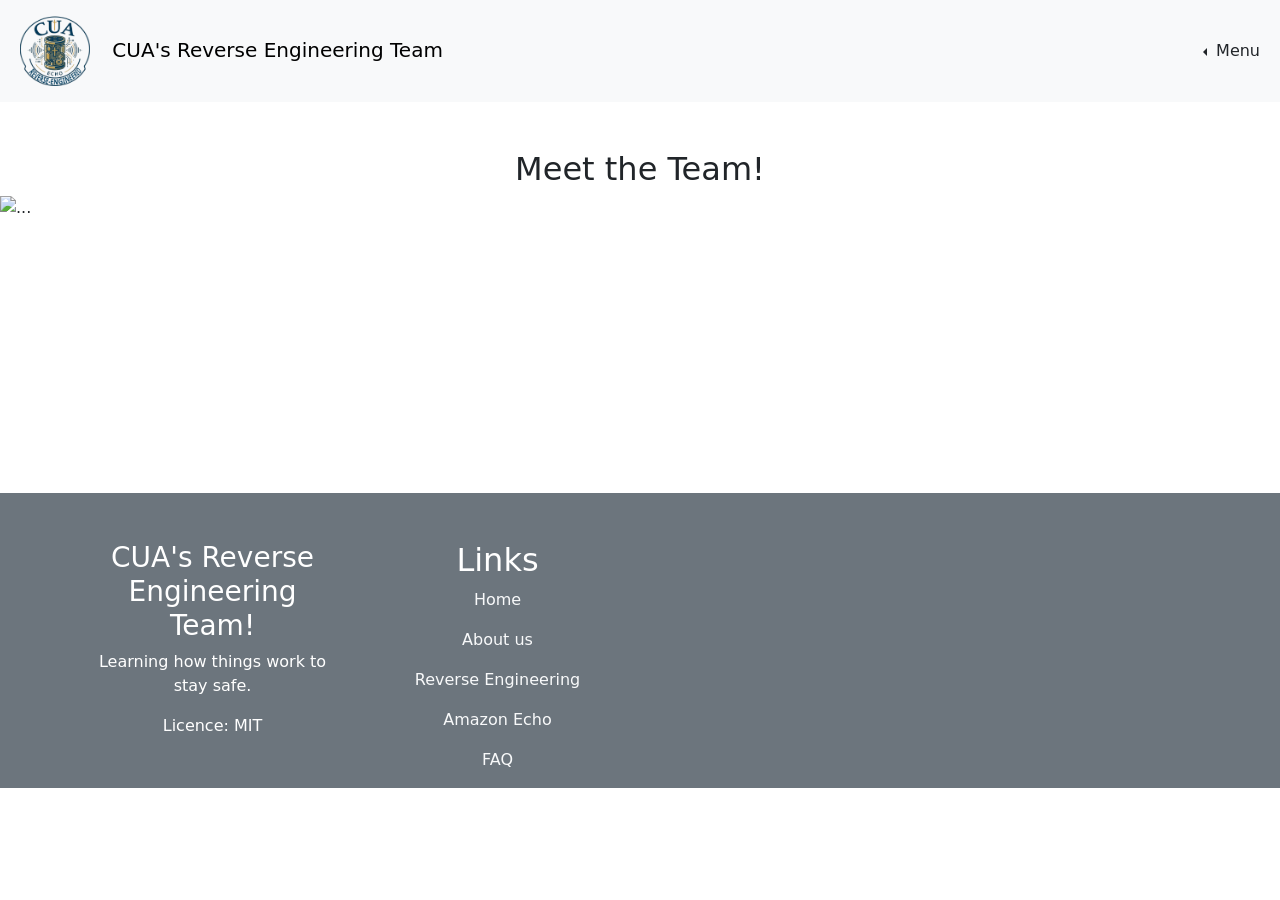
==== about_us.html @ 7a5d4d5a "Logo and how to content" ====
<!DOCTYPE html>

<html>
    <head>
        <link href="https://cdn.jsdelivr.net/npm/bootstrap@5.3.8/dist/css/bootstrap.min.css" rel="stylesheet" integrity="sha384-sRIl4kxILFvY47J16cr9ZwB07vP4J8+LH7qKQnuqkuIAvNWLzeN8tE5YBujZqJLB" crossorigin="anonymous">
        <script src="https://cdn.jsdelivr.net/npm/@popperjs/core@2.11.8/dist/umd/popper.min.js" integrity="sha384-I7E8VVD/ismYTF4hNIPjVp/Zjvgyol6VFvRkX/vR+Vc4jQkC+hVqc2pM8ODewa9r" crossorigin="anonymous"></script>
        <script src="https://cdn.jsdelivr.net/npm/bootstrap@5.3.8/dist/js/bootstrap.min.js" integrity="sha384-G/EV+4j2dNv+tEPo3++6LCgdCROaejBqfUeNjuKAiuXbjrxilcCdDz6ZAVfHWe1Y" crossorigin="anonymous"></script>
    </head>
    <body>
        <nav class="navbar bg-body-tertiary">
            <div class="container-fluid d-flex">
                <div class="p-2 flex-grow-1">
                        <a class="navbar-brand" href="#">
                            <img src="images/logo.png" alt="logo" width="70" height="70">
                        </a>
                    <span class="navbar-brand mb-0 h1">CUA's Reverse Engineering Team</span>
                </div>
                <div class="p-2 dropstart">
                    <div class="dropdown">
                    <button class="nav-link dropdown-toggle" type="button" data-bs-toggle="dropdown" aria-expanded="false">
                        Menu
                    </button>
                    <ul class="dropdown-menu">
                        <li><a class="dropdown-item" href="index.html">Home</a></li>
                        <li><a class="dropdown-item" href="about_us.html">About us</a></li>
                        <li><a class="dropdown-item" href="reverse_engineering.html">Reverse Engineering</a></li>
                        <li><a class="dropdown-item" href="how_to.html">Amazon Echo</a></li>
                        <li><a class="dropdown-item" href="faq.html">FAQ</a></li>
                    </ul>
                    </div>
                </div>
            </div>
        </nav>

        <h2 class="text-center mt-5">Meet the Team!</h2>    

        <div id="carouselExampleCaptions" class="carousel slide">
        <div class="carousel-indicators">
            <button type="button" data-bs-target="#carouselExampleCaptions" data-bs-slide-to="0" class="active" aria-current="true" aria-label="Slide 1"></button>
            <button type="button" data-bs-target="#carouselExampleCaptions" data-bs-slide-to="1" aria-label="Slide 2"></button>
            <button type="button" data-bs-target="#carouselExampleCaptions" data-bs-slide-to="2" aria-label="Slide 3"></button>
        </div>
        <div class="carousel-inner">
            <div class="carousel-item active">
            <img src="" class="d-block w-100" alt="...">
            <div class="carousel-caption d-none d-md-block">
                <h5>Title</h5>
                <p>Some representative placeholder content for the first slide.</p>
            </div>
            </div>
            <div class="carousel-item">
            <img src="" class="d-block w-100" alt="...">
            <div class="carousel-caption d-none d-md-block">
                <h5>Second slide label</h5>
                <p>Some representative placeholder content for the second slide.</p>
            </div>
            </div>
        </div>
        <button class="carousel-control-prev" type="button" data-bs-target="#carouselExampleCaptions" data-bs-slide="prev">
            <span class="carousel-control-prev-icon" aria-hidden="true"></span>
            <span class="visually-hidden">Previous</span>
        </button>
        <button class="carousel-control-next" type="button" data-bs-target="#carouselExampleCaptions" data-bs-slide="next">
            <span class="carousel-control-next-icon" aria-hidden="true"></span>
            <span class="visually-hidden">Next</span>
        </button>
        </div>



        <div class="d-flex" style="height: 25vh;">
            <div class="vr opacity-0"></div>
        </div>

        <div class="container-fluid text-bg-secondary mt-5 pt-5">
            <div class="container text-center">
                <div class="row">
                    <div class="col">
                        <h3>CUA's Reverse Engineering Team!</h2>
                        <p>Learning how things work to stay safe.</p>
                        <p>Licence: MIT</p>
                    </div>

                    <div class="col">
                        <h2>Links</h2>
                        <p><a class="link-light link-offset-2 link-underline link-underline-opacity-0 link-underline-opacity-75-hover" href="index.html">Home</a></p>
                        <p><a class="link-light link-offset-2 link-underline link-underline-opacity-0 link-underline-opacity-75-hover" href="about_us.html">About us</a></p>
                        <p><a class="link-light link-offset-2 link-underline link-underline-opacity-0 link-underline-opacity-75-hover" href="reverse_engineering.html">Reverse Engineering</a></p>
                        <p><a class="link-light link-offset-2 link-underline link-underline-opacity-0 link-underline-opacity-75-hover" href="how_to.html">Amazon Echo</a></p>
                        <p><a class="link-light link-offset-2 link-underline link-underline-opacity-0 link-underline-opacity-75-hover" href="faq.html">FAQ</a></p>
                    </div>
                    <div class="col-6"></div>
                </div>
            </div>
        </div>
    </body>
</html>
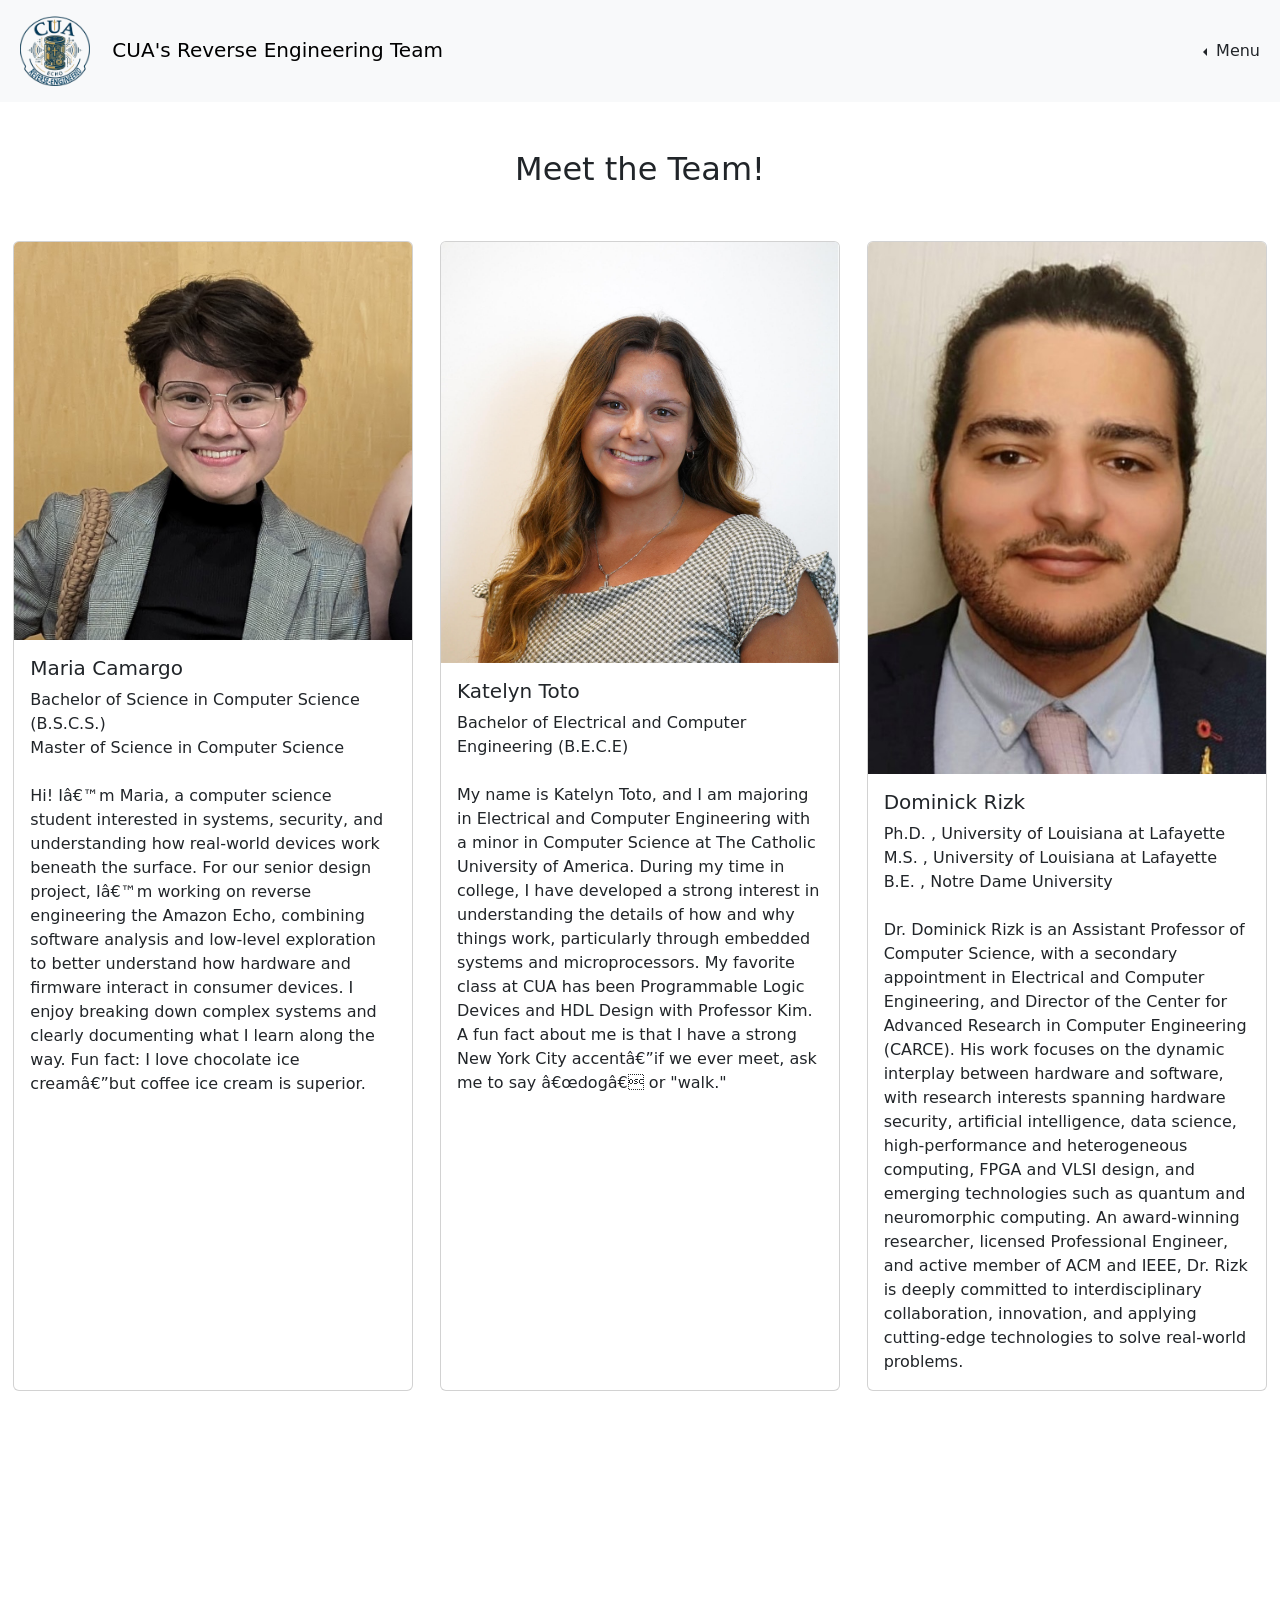
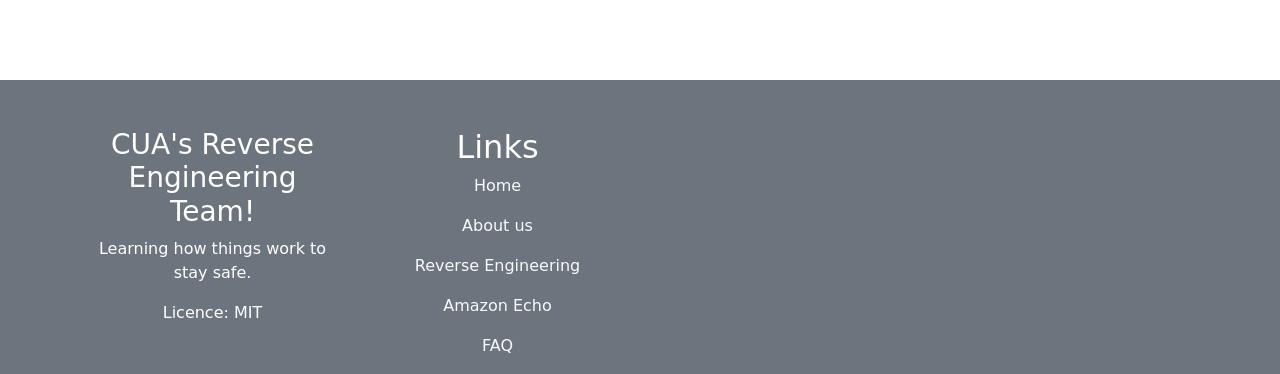
==== commit 37fd97ce: "add bios to about us page" ====
--- a/about_us.html
+++ b/about_us.html
@@ -34,39 +34,69 @@
 
         <h2 class="text-center mt-5">Meet the Team!</h2>    
 
-        <div id="carouselExampleCaptions" class="carousel slide">
-        <div class="carousel-indicators">
-            <button type="button" data-bs-target="#carouselExampleCaptions" data-bs-slide-to="0" class="active" aria-current="true" aria-label="Slide 1"></button>
-            <button type="button" data-bs-target="#carouselExampleCaptions" data-bs-slide-to="1" aria-label="Slide 2"></button>
-            <button type="button" data-bs-target="#carouselExampleCaptions" data-bs-slide-to="2" aria-label="Slide 3"></button>
+        <div class="d-flex" style="height: 5vh;">
+            <div class="vr opacity-0"></div>
         </div>
-        <div class="carousel-inner">
-            <div class="carousel-item active">
-            <img src="" class="d-block w-100" alt="...">
-            <div class="carousel-caption d-none d-md-block">
-                <h5>Title</h5>
-                <p>Some representative placeholder content for the first slide.</p>
+
+        <div class="d-flex flex-row justify-content-around mb-3">
+            <div class="card" style="width: 25rem;">
+                <img src="images/about_us/maria.jpg" class="card-img-top" alt="maria's image">
+                <div class="card-body">
+                    <h5 class="card-title">Maria Camargo</h5>
+                    <p class="card-text">
+                        Bachelor of Science in Computer Science (B.S.C.S.)<br>
+                        Master of Science in Computer Science<br><br>
+                        Hi! I’m Maria, a computer science student interested in systems, security, 
+                        and understanding how real-world devices work beneath the surface. For 
+                        our senior design project, I’m working on reverse engineering the Amazon Echo, 
+                        combining software analysis and low-level exploration to better understand 
+                        how hardware and firmware interact in consumer devices. I enjoy breaking 
+                        down complex systems and clearly documenting what I learn along the way. 
+                        Fun fact: I love chocolate ice cream—but coffee ice cream is superior.
+                    </p>
+                </div>
             </div>
+
+            <div class="card" style="width: 25rem;">
+                <img src="images/about_us/katelyn.png" class="card-img-top" alt="katelyn's image">
+                <div class="card-body">
+                    <h5 class="card-title">Katelyn Toto</h5>
+                    <p class="card-text">
+                        Bachelor of Electrical and Computer Engineering (B.E.C.E)<br><br>
+                        My name is Katelyn Toto, and I am majoring in Electrical and Computer 
+                        Engineering with a minor in Computer Science at The Catholic University 
+                        of America. During my time in college, I have developed a strong interest 
+                        in understanding the details of how and why things work, particularly 
+                        through embedded systems and microprocessors. My favorite class at CUA 
+                        has been Programmable Logic Devices and HDL Design with Professor Kim. 
+                        A fun fact about me is that I have a strong New York City accent—if we 
+                        ever meet, ask me to say “dog” or "walk."  
+                    </p>
+                </div>
             </div>
-            <div class="carousel-item">
-            <img src="" class="d-block w-100" alt="...">
-            <div class="carousel-caption d-none d-md-block">
-                <h5>Second slide label</h5>
-                <p>Some representative placeholder content for the second slide.</p>
-            </div>
+
+            <div class="card" style="width: 25rem;">
+                <img src="images/about_us/dominick_rizk.jpeg" class="card-img-top" alt="dominick's image">
+                <div class="card-body">
+                    <h5 class="card-title">Dominick Rizk</h5>
+                    <p class="card-text">
+                        Ph.D. , University of Louisiana at Lafayette<br>
+                        M.S. , University of Louisiana at Lafayette<br>
+                        B.E. , Notre Dame University<br><br>
+                        Dr. Dominick Rizk is an Assistant Professor of Computer Science, with a 
+                        secondary appointment in Electrical and Computer Engineering, and Director 
+                        of the Center for Advanced Research in Computer Engineering (CARCE). 
+                        His work focuses on the dynamic interplay between hardware and software, 
+                        with research interests spanning hardware security, artificial intelligence, 
+                        data science, high-performance and heterogeneous computing, FPGA and VLSI 
+                        design, and emerging technologies such as quantum and neuromorphic computing. 
+                        An award-winning researcher, licensed Professional Engineer, and active member 
+                        of ACM and IEEE, Dr. Rizk is deeply committed to interdisciplinary collaboration, 
+                        innovation, and applying cutting-edge technologies to solve real-world problems.
+                    </p>
+                </div>
             </div>
         </div>
-        <button class="carousel-control-prev" type="button" data-bs-target="#carouselExampleCaptions" data-bs-slide="prev">
-            <span class="carousel-control-prev-icon" aria-hidden="true"></span>
-            <span class="visually-hidden">Previous</span>
-        </button>
-        <button class="carousel-control-next" type="button" data-bs-target="#carouselExampleCaptions" data-bs-slide="next">
-            <span class="carousel-control-next-icon" aria-hidden="true"></span>
-            <span class="visually-hidden">Next</span>
-        </button>
-        </div>
-
-
 
         <div class="d-flex" style="height: 25vh;">
             <div class="vr opacity-0"></div>
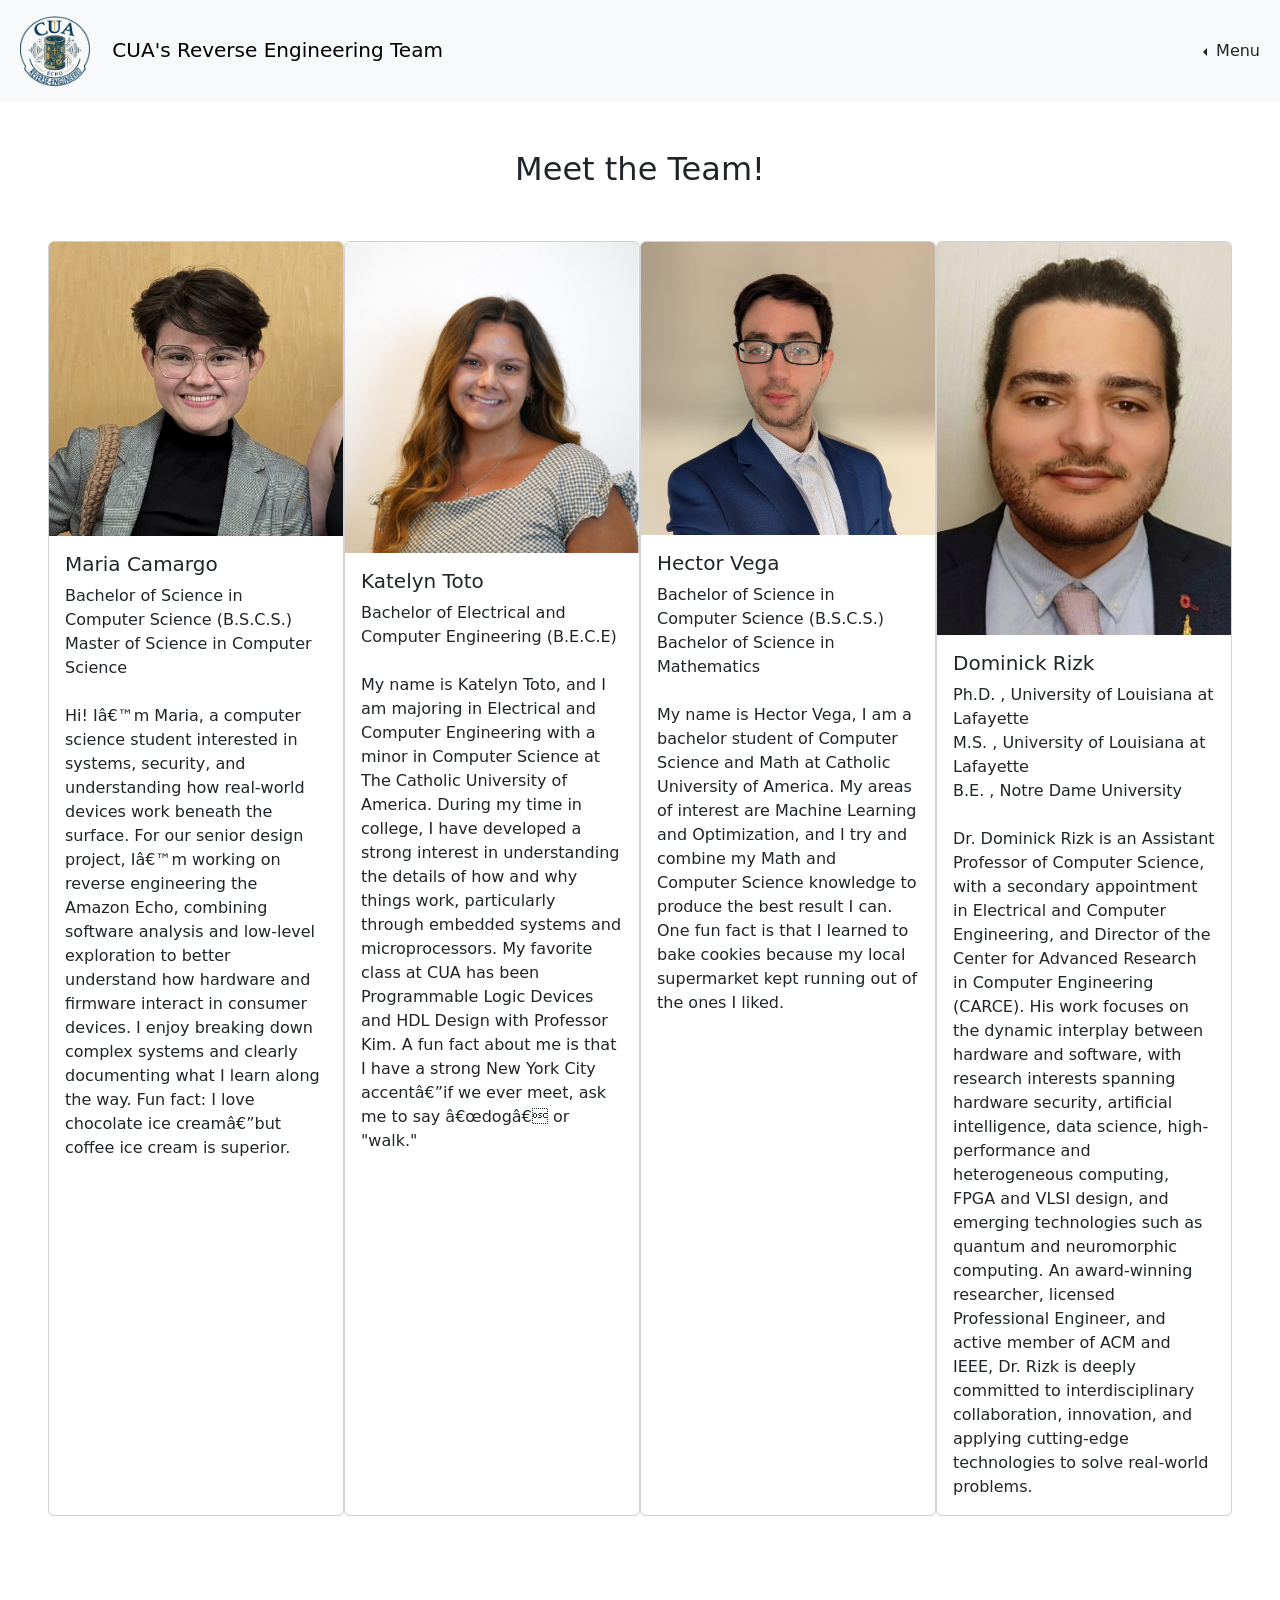
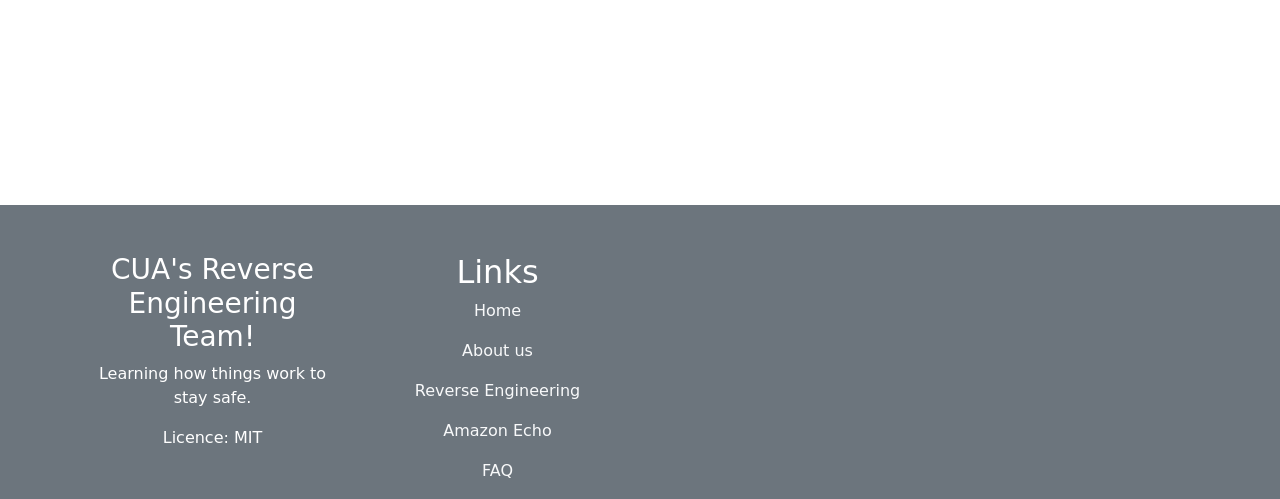
==== commit e05e3ca5: "adding person to about us page" ====
--- a/about_us.html
+++ b/about_us.html
@@ -38,7 +38,7 @@
             <div class="vr opacity-0"></div>
         </div>
 
-        <div class="d-flex flex-row justify-content-around mb-3">
+        <div class="d-flex flex-row justify-content-around mb-3 mx-5">
             <div class="card" style="width: 25rem;">
                 <img src="images/about_us/maria.jpg" class="card-img-top" alt="maria's image">
                 <div class="card-body">
@@ -71,6 +71,22 @@
                         has been Programmable Logic Devices and HDL Design with Professor Kim. 
                         A fun fact about me is that I have a strong New York City accent—if we 
                         ever meet, ask me to say “dog” or "walk."  
+                    </p>
+                </div>
+            </div>
+
+            <div class="card" style="width: 25rem;">
+                <img src="images/about_us/hector.jpg" class="card-img-top" alt="hector's image">
+                <div class="card-body">
+                    <h5 class="card-title">Hector Vega</h5>
+                    <p class="card-text">
+                        Bachelor of Science in Computer Science (B.S.C.S.)<br>
+                        Bachelor of Science in Mathematics<br><br>
+                        My name is Hector Vega, I am a bachelor student of Computer Science and Math at 
+                        Catholic University of America. My areas of interest are Machine Learning and 
+                        Optimization, and I try and combine my Math and Computer Science knowledge to 
+                        produce the best result I can. One fun fact is that I learned to bake cookies 
+                        because my local supermarket kept running out of the ones I liked.  
                     </p>
                 </div>
             </div>
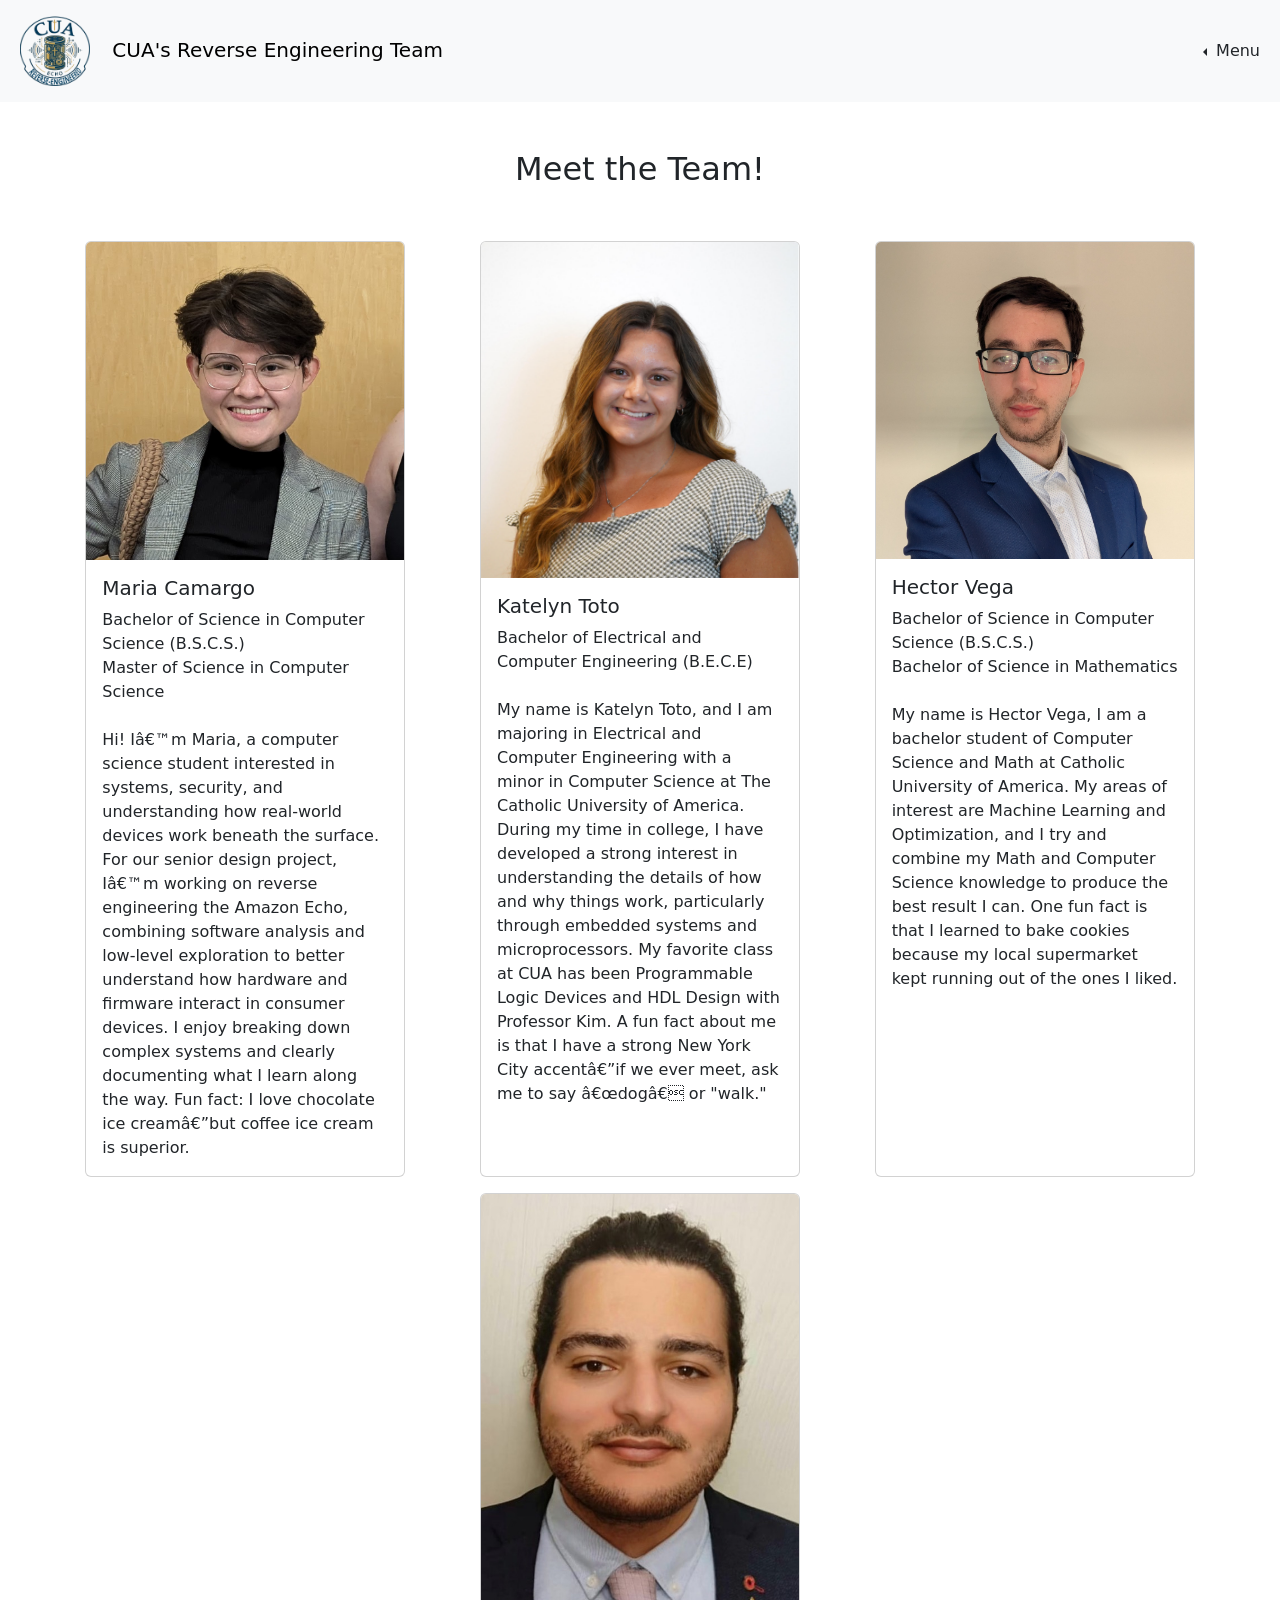
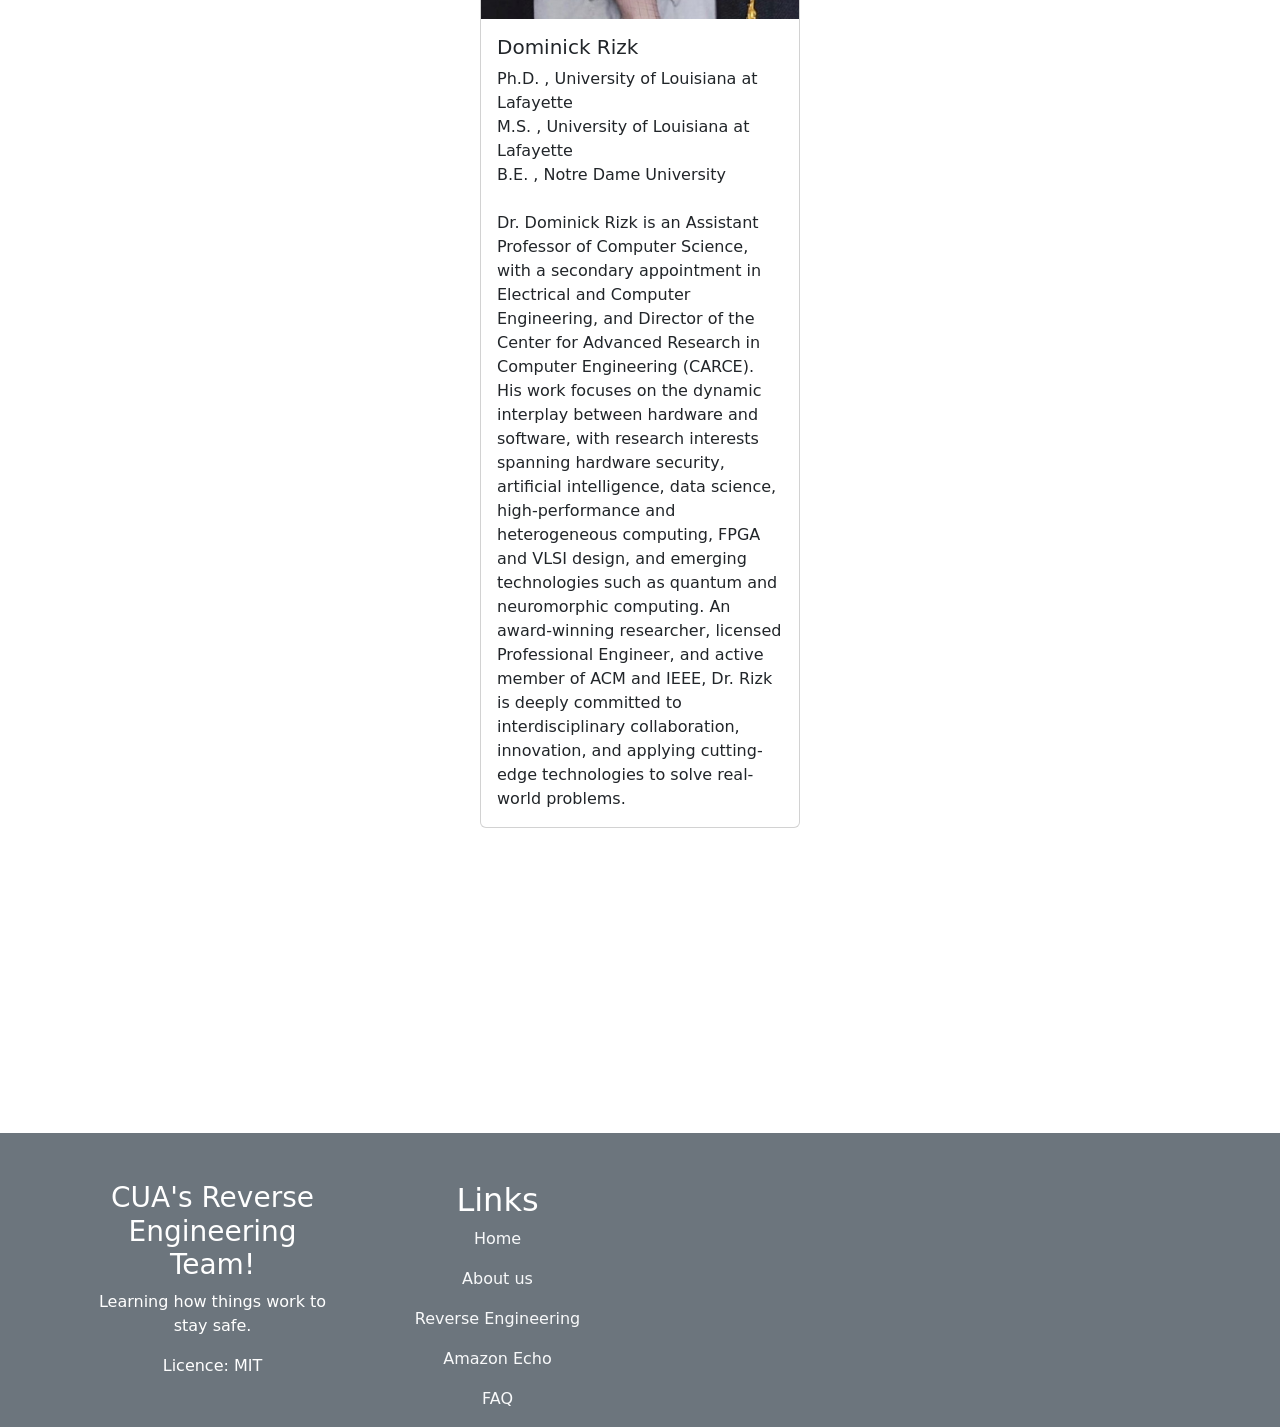
==== commit 03f9f7c7: "fixing flex to support multiple view ports" ====
--- a/about_us.html
+++ b/about_us.html
@@ -38,8 +38,8 @@
             <div class="vr opacity-0"></div>
         </div>
 
-        <div class="d-flex flex-row justify-content-around mb-3 mx-5">
-            <div class="card" style="width: 25rem;">
+        <div class="d-flex flex-row flex-wrap justify-content-around mb-3 mx-5">
+            <div class="card mb-3" style="width: 25vw;">
                 <img src="images/about_us/maria.jpg" class="card-img-top" alt="maria's image">
                 <div class="card-body">
                     <h5 class="card-title">Maria Camargo</h5>
@@ -57,7 +57,7 @@
                 </div>
             </div>
 
-            <div class="card" style="width: 25rem;">
+            <div class="card mb-3" style="width: 25vw;">
                 <img src="images/about_us/katelyn.png" class="card-img-top" alt="katelyn's image">
                 <div class="card-body">
                     <h5 class="card-title">Katelyn Toto</h5>
@@ -75,7 +75,7 @@
                 </div>
             </div>
 
-            <div class="card" style="width: 25rem;">
+            <div class="card mb-3" style="width: 25vw;">
                 <img src="images/about_us/hector.jpg" class="card-img-top" alt="hector's image">
                 <div class="card-body">
                     <h5 class="card-title">Hector Vega</h5>
@@ -91,7 +91,7 @@
                 </div>
             </div>
 
-            <div class="card" style="width: 25rem;">
+            <div class="card mb-3" style="width: 25vw;">
                 <img src="images/about_us/dominick_rizk.jpeg" class="card-img-top" alt="dominick's image">
                 <div class="card-body">
                     <h5 class="card-title">Dominick Rizk</h5>
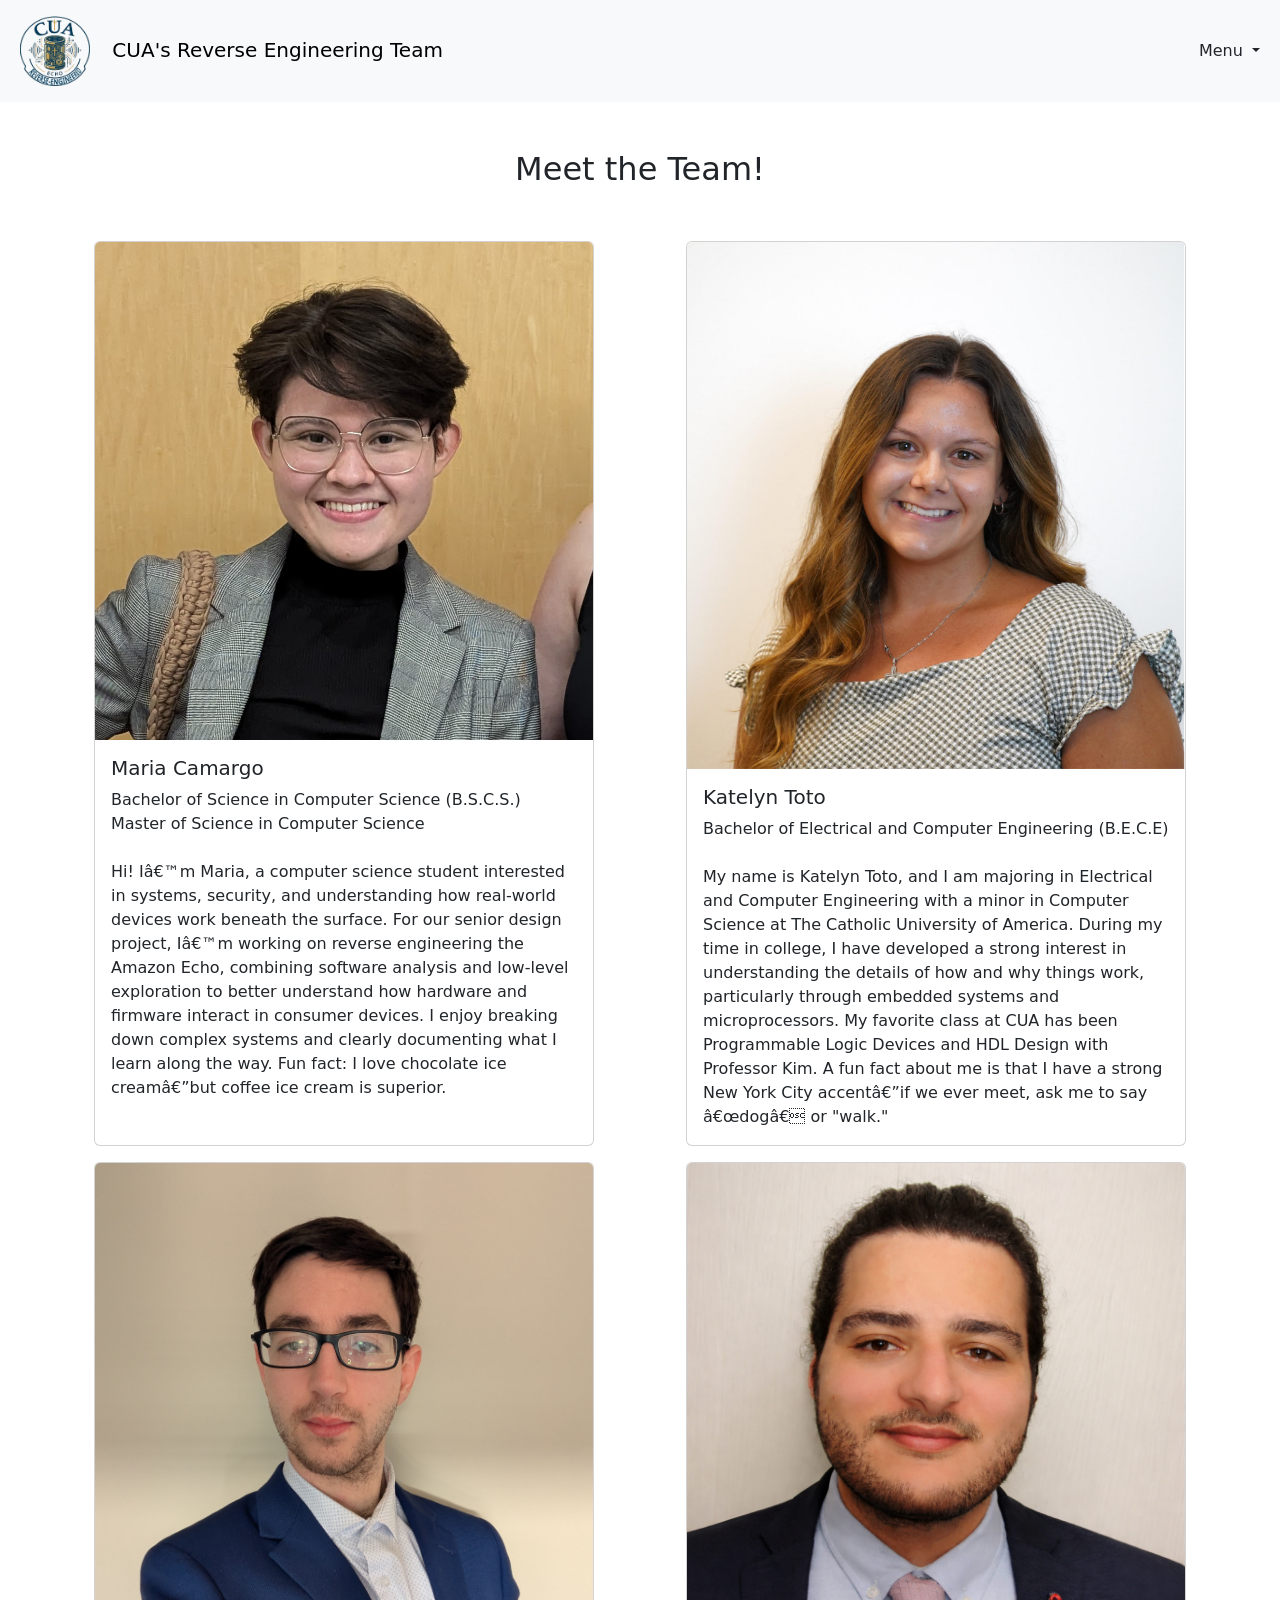
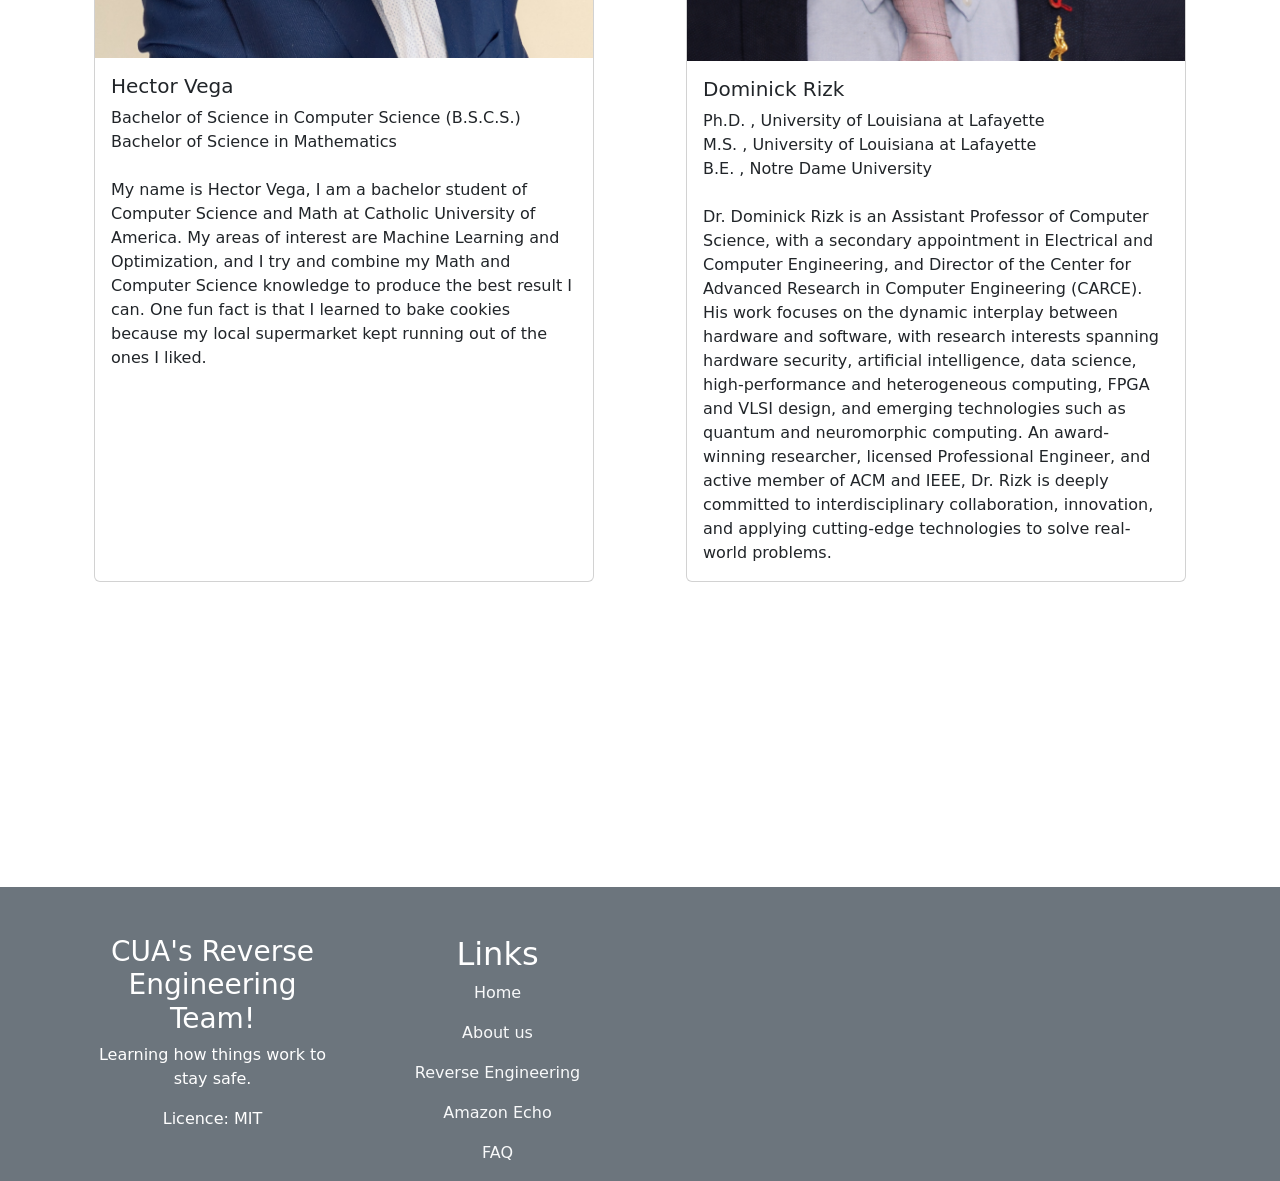
==== commit 6d604ab6: "fixing nav bar" ====
--- a/about_us.html
+++ b/about_us.html
@@ -5,29 +5,28 @@
         <link href="https://cdn.jsdelivr.net/npm/bootstrap@5.3.8/dist/css/bootstrap.min.css" rel="stylesheet" integrity="sha384-sRIl4kxILFvY47J16cr9ZwB07vP4J8+LH7qKQnuqkuIAvNWLzeN8tE5YBujZqJLB" crossorigin="anonymous">
         <script src="https://cdn.jsdelivr.net/npm/@popperjs/core@2.11.8/dist/umd/popper.min.js" integrity="sha384-I7E8VVD/ismYTF4hNIPjVp/Zjvgyol6VFvRkX/vR+Vc4jQkC+hVqc2pM8ODewa9r" crossorigin="anonymous"></script>
         <script src="https://cdn.jsdelivr.net/npm/bootstrap@5.3.8/dist/js/bootstrap.min.js" integrity="sha384-G/EV+4j2dNv+tEPo3++6LCgdCROaejBqfUeNjuKAiuXbjrxilcCdDz6ZAVfHWe1Y" crossorigin="anonymous"></script>
+        <meta name="viewport" content="width=device-width, initial-scale=1.0">
     </head>
     <body>
         <nav class="navbar bg-body-tertiary">
-            <div class="container-fluid d-flex">
+            <div class="container-fluid d-flex justify-content-between">
                 <div class="p-2 flex-grow-1">
                         <a class="navbar-brand" href="#">
                             <img src="images/logo.png" alt="logo" width="70" height="70">
                         </a>
                     <span class="navbar-brand mb-0 h1">CUA's Reverse Engineering Team</span>
                 </div>
-                <div class="p-2 dropstart">
-                    <div class="dropdown">
-                    <button class="nav-link dropdown-toggle" type="button" data-bs-toggle="dropdown" aria-expanded="false">
-                        Menu
-                    </button>
-                    <ul class="dropdown-menu">
-                        <li><a class="dropdown-item" href="index.html">Home</a></li>
-                        <li><a class="dropdown-item" href="about_us.html">About us</a></li>
-                        <li><a class="dropdown-item" href="reverse_engineering.html">Reverse Engineering</a></li>
-                        <li><a class="dropdown-item" href="how_to.html">Amazon Echo</a></li>
-                        <li><a class="dropdown-item" href="faq.html">FAQ</a></li>
-                    </ul>
-                    </div>
+                <div class="p-2 dropdown">
+                <button class="nav-link dropdown-toggle" type="button" data-bs-toggle="dropdown" aria-expanded="false">
+                    Menu
+                </button>
+                <ul class="dropdown-menu dropdown-menu-end">
+                    <li><a class="dropdown-item" href="index.html">Home</a></li>
+                    <li><a class="dropdown-item" href="about_us.html">About us</a></li>
+                    <li><a class="dropdown-item" href="reverse_engineering.html">Reverse Engineering</a></li>
+                    <li><a class="dropdown-item" href="how_to.html">Amazon Echo</a></li>
+                    <li><a class="dropdown-item" href="faq.html">FAQ</a></li>
+                </ul>
                 </div>
             </div>
         </nav>
@@ -39,7 +38,7 @@
         </div>
 
         <div class="d-flex flex-row flex-wrap justify-content-around mb-3 mx-5">
-            <div class="card mb-3" style="width: 25vw;">
+            <div class="card mb-3" style="width: 500px">
                 <img src="images/about_us/maria.jpg" class="card-img-top" alt="maria's image">
                 <div class="card-body">
                     <h5 class="card-title">Maria Camargo</h5>
@@ -57,7 +56,7 @@
                 </div>
             </div>
 
-            <div class="card mb-3" style="width: 25vw;">
+            <div class="card mb-3" style="width: 500px">
                 <img src="images/about_us/katelyn.png" class="card-img-top" alt="katelyn's image">
                 <div class="card-body">
                     <h5 class="card-title">Katelyn Toto</h5>
@@ -75,7 +74,7 @@
                 </div>
             </div>
 
-            <div class="card mb-3" style="width: 25vw;">
+            <div class="card mb-3" style="width: 500px">
                 <img src="images/about_us/hector.jpg" class="card-img-top" alt="hector's image">
                 <div class="card-body">
                     <h5 class="card-title">Hector Vega</h5>
@@ -91,7 +90,7 @@
                 </div>
             </div>
 
-            <div class="card mb-3" style="width: 25vw;">
+            <div class="card mb-3" style="width: 500px">
                 <img src="images/about_us/dominick_rizk.jpeg" class="card-img-top" alt="dominick's image">
                 <div class="card-body">
                     <h5 class="card-title">Dominick Rizk</h5>
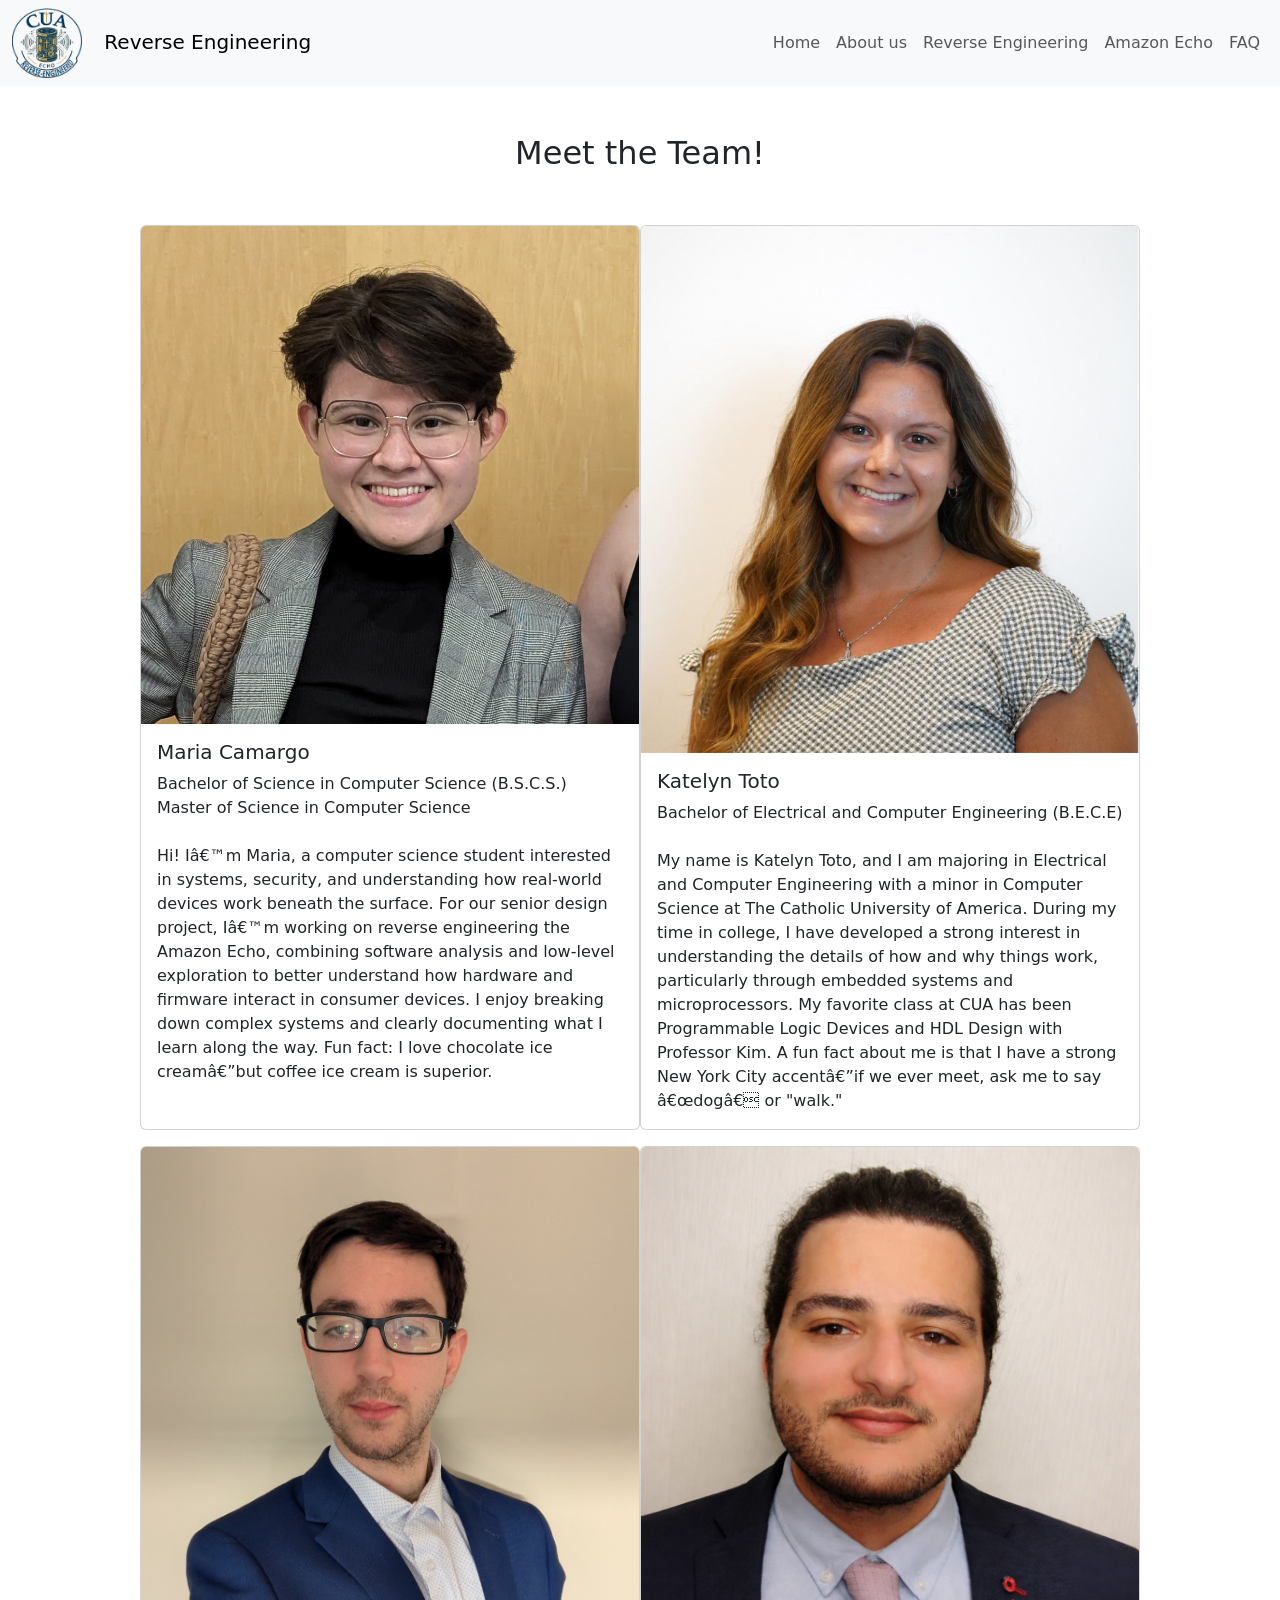
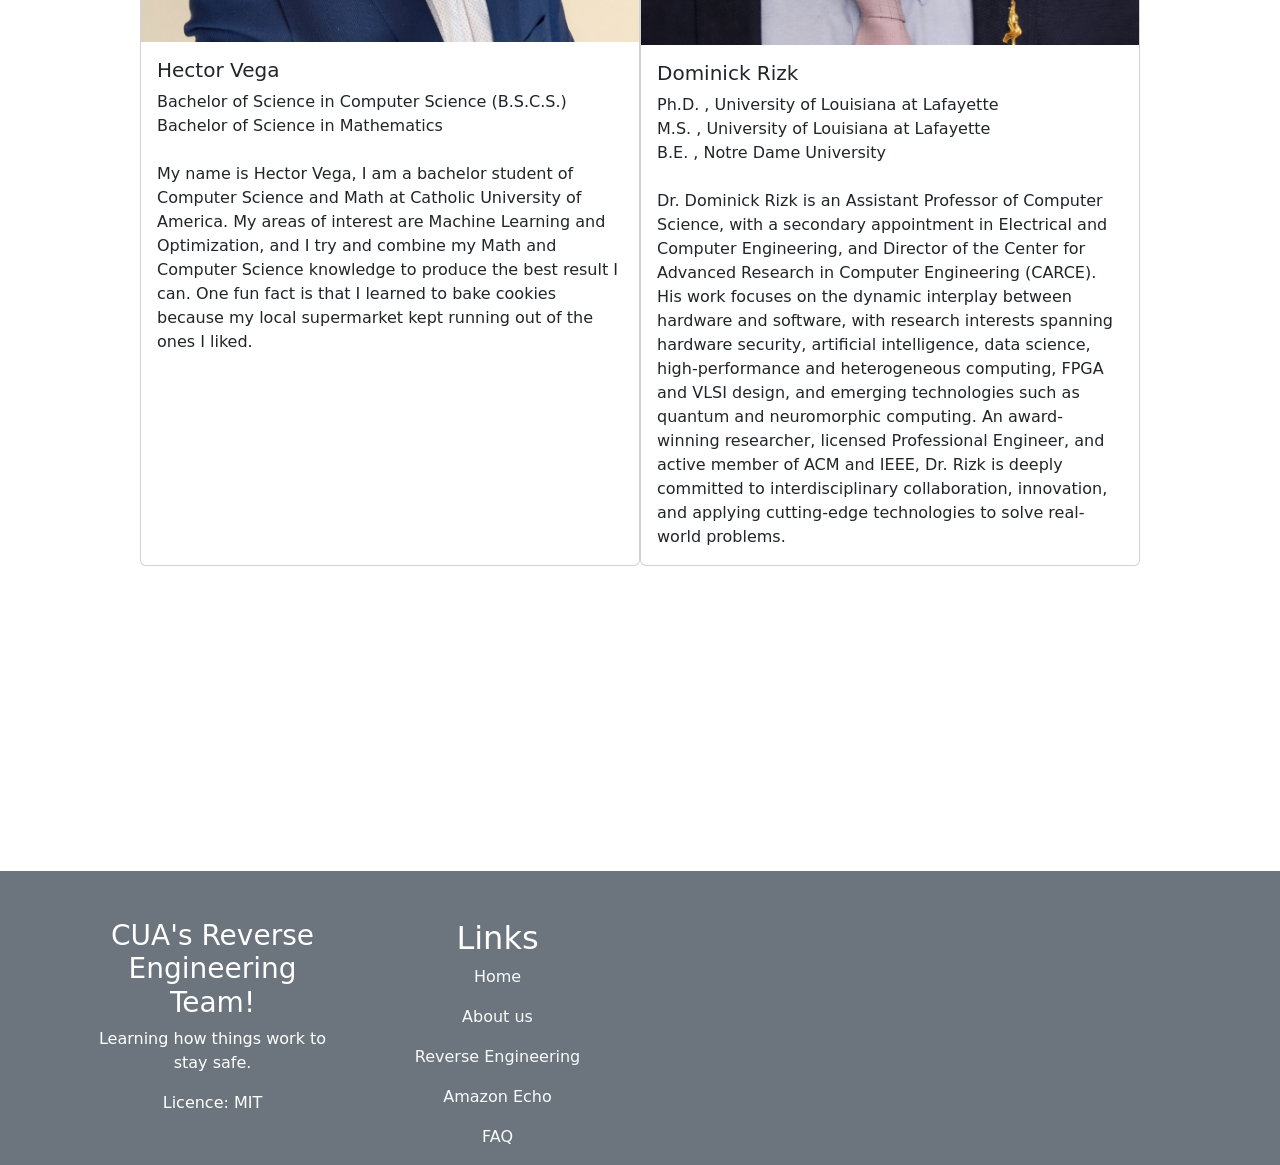
==== commit 9df580fd: "adding media support" ====
--- a/about_us.html
+++ b/about_us.html
@@ -8,26 +8,35 @@
         <meta name="viewport" content="width=device-width, initial-scale=1.0">
     </head>
     <body>
-        <nav class="navbar bg-body-tertiary">
+        <nav class="navbar navbar-expand-lg navbar-light bg-light">
             <div class="container-fluid d-flex justify-content-between">
-                <div class="p-2 flex-grow-1">
-                        <a class="navbar-brand" href="#">
-                            <img src="images/logo.png" alt="logo" width="70" height="70">
-                        </a>
-                    <span class="navbar-brand mb-0 h1">CUA's Reverse Engineering Team</span>
-                </div>
-                <div class="p-2 dropdown">
-                <button class="nav-link dropdown-toggle" type="button" data-bs-toggle="dropdown" aria-expanded="false">
-                    Menu
+            <!-- Brand/Logo -->
+            <div >
+                <a class="navbar-brand" href="#">
+                    <img src="images/logo.png" alt="logo" width="70" height="70">
+                </a>
+                <span class="navbar-brand mb-0 h5">Reverse Engineering</span>
+            </div>
+
+            <!-- Toggler Button for Small Screens -->
+            <div class="d-flex justify-content-end">
+                <button class="navbar-toggler" type="button" data-bs-toggle="collapse" data-bs-target="#navbarNav" aria-controls="navbarNav" aria-expanded="false" aria-label="Toggle navigation">
+                    <span class="navbar-toggler-icon"></span>
                 </button>
-                <ul class="dropdown-menu dropdown-menu-end">
-                    <li><a class="dropdown-item" href="index.html">Home</a></li>
-                    <li><a class="dropdown-item" href="about_us.html">About us</a></li>
-                    <li><a class="dropdown-item" href="reverse_engineering.html">Reverse Engineering</a></li>
-                    <li><a class="dropdown-item" href="how_to.html">Amazon Echo</a></li>
-                    <li><a class="dropdown-item" href="faq.html">FAQ</a></li>
+            </div>
+
+            <!-- Navbar Links (Collapsible) -->
+            <div class="d-flex justify-content-end">
+                <div class="collapse navbar-collapse" id="navbarNav">
+                <ul class="navbar-nav">
+                    <li class="nav-item"><a class="nav-link" href="index.html">Home</a></li>
+                    <li class="nav-item"><a class="nav-link" href="about_us.html">About us</a></li>
+                    <li class="nav-item"><a class="nav-link" href="reverse_engineering.html">Reverse Engineering</a></li>
+                    <li class="nav-item"><a class="nav-link" href="how_to.html">Amazon Echo</a></li>
+                    <li class="nav-item"><a class="nav-link" href="faq.html">FAQ</a></li>
                 </ul>
                 </div>
+            </div>
             </div>
         </nav>
 
@@ -37,7 +46,7 @@
             <div class="vr opacity-0"></div>
         </div>
 
-        <div class="d-flex flex-row flex-wrap justify-content-around mb-3 mx-5">
+        <div class="d-flex flex-row flex-wrap justify-content-center mb-3 mx-5">
             <div class="card mb-3" style="width: 500px">
                 <img src="images/about_us/maria.jpg" class="card-img-top" alt="maria's image">
                 <div class="card-body">
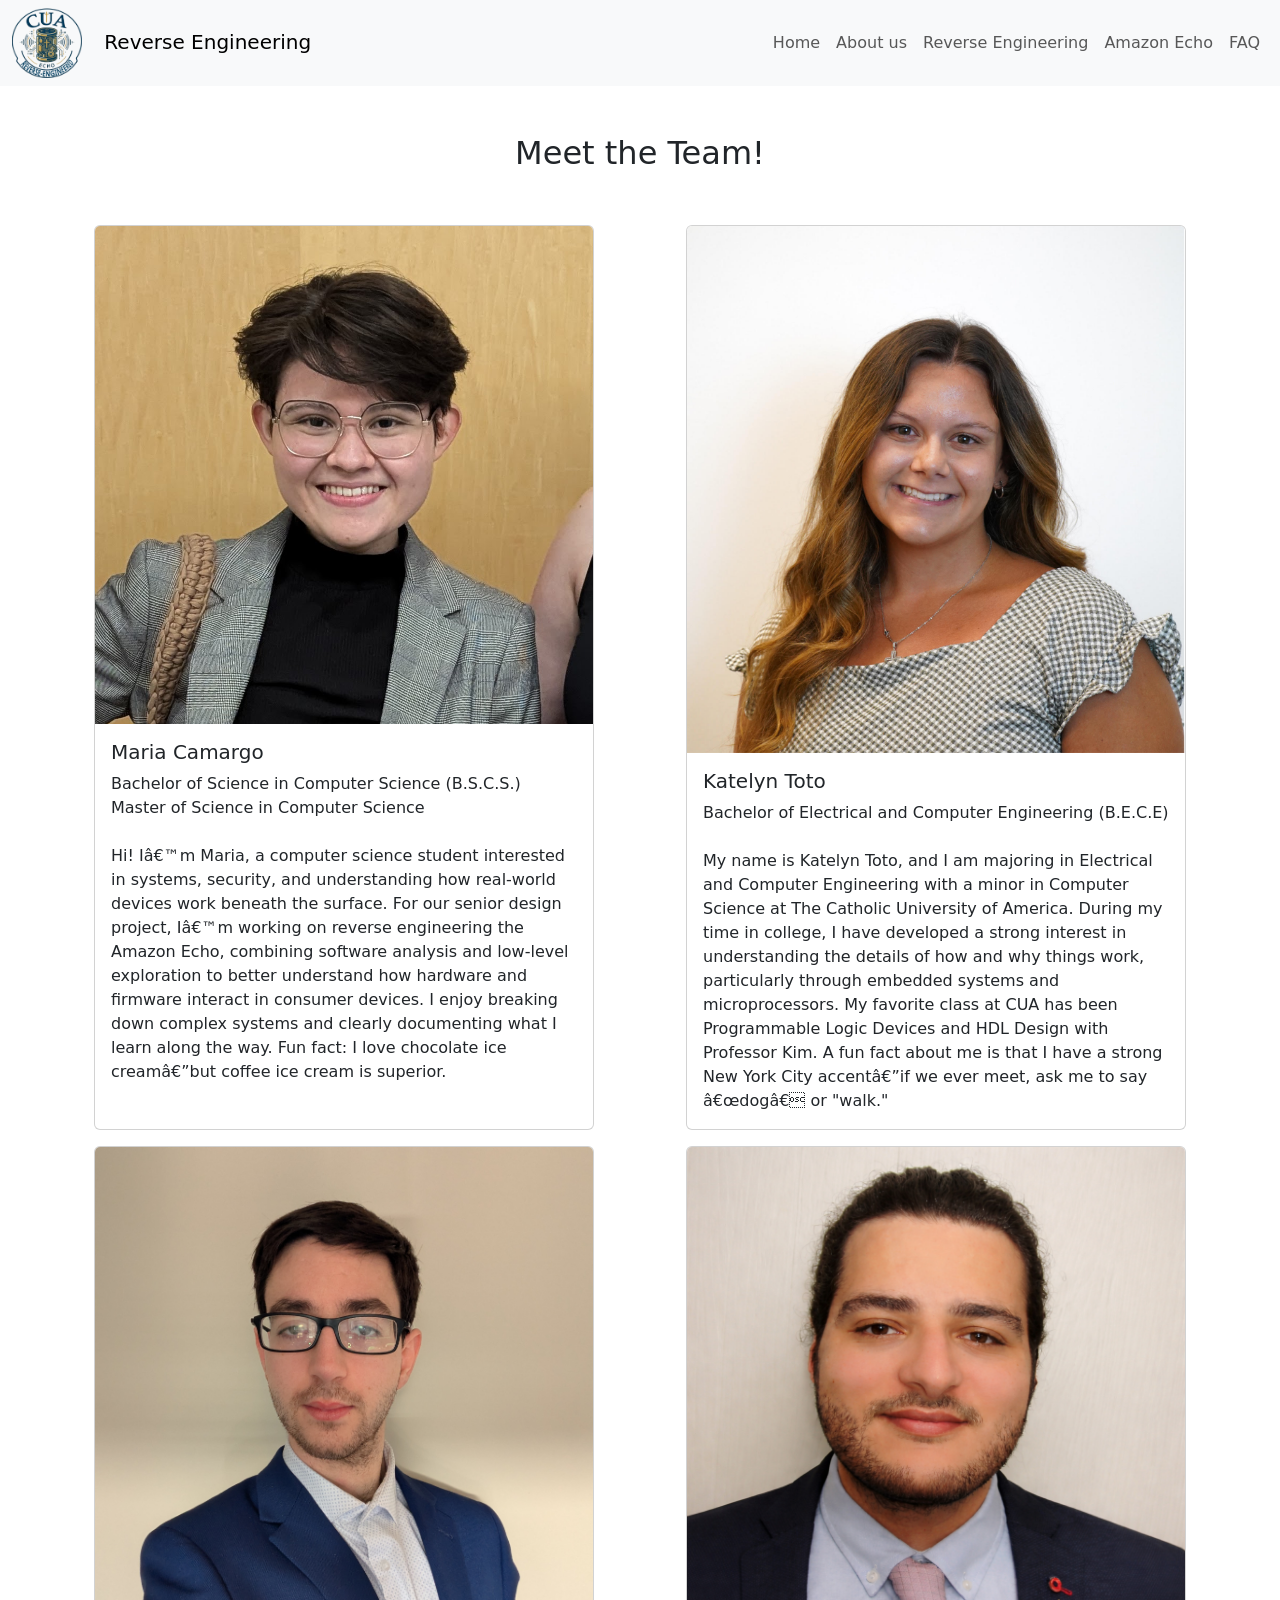
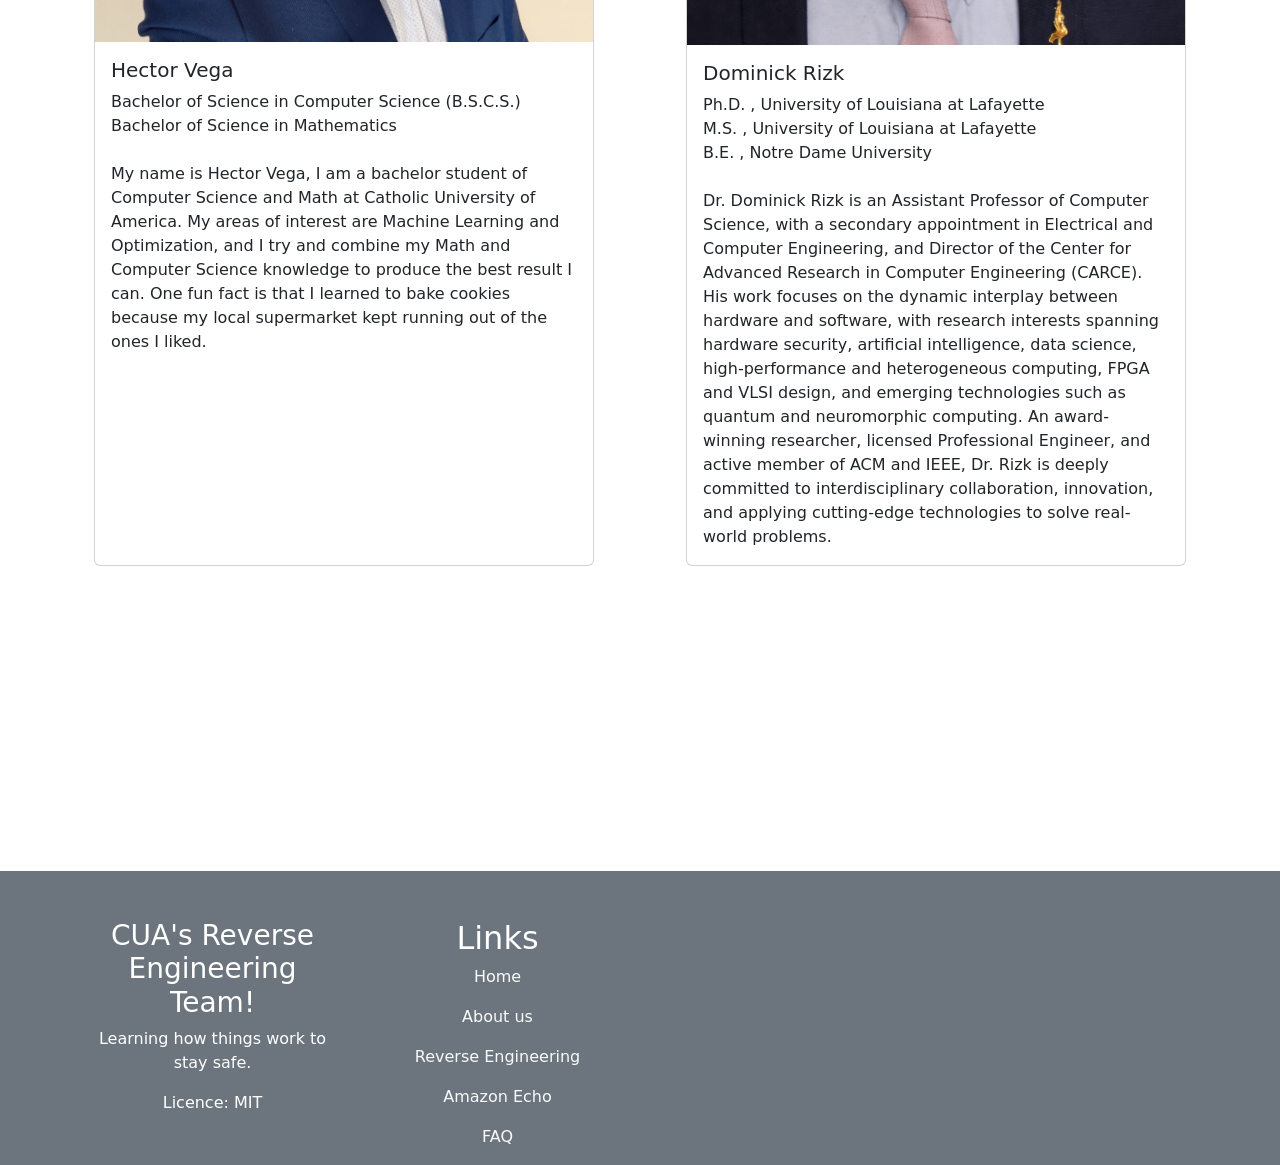
==== commit c36beabb: "fixing flex spacing in about us" ====
--- a/about_us.html
+++ b/about_us.html
@@ -46,7 +46,7 @@
             <div class="vr opacity-0"></div>
         </div>
 
-        <div class="d-flex flex-row flex-wrap justify-content-center mb-3 mx-5">
+        <div class="d-flex flex-row flex-wrap justify-content-around mb-3 mx-5">
             <div class="card mb-3" style="width: 500px">
                 <img src="images/about_us/maria.jpg" class="card-img-top" alt="maria's image">
                 <div class="card-body">
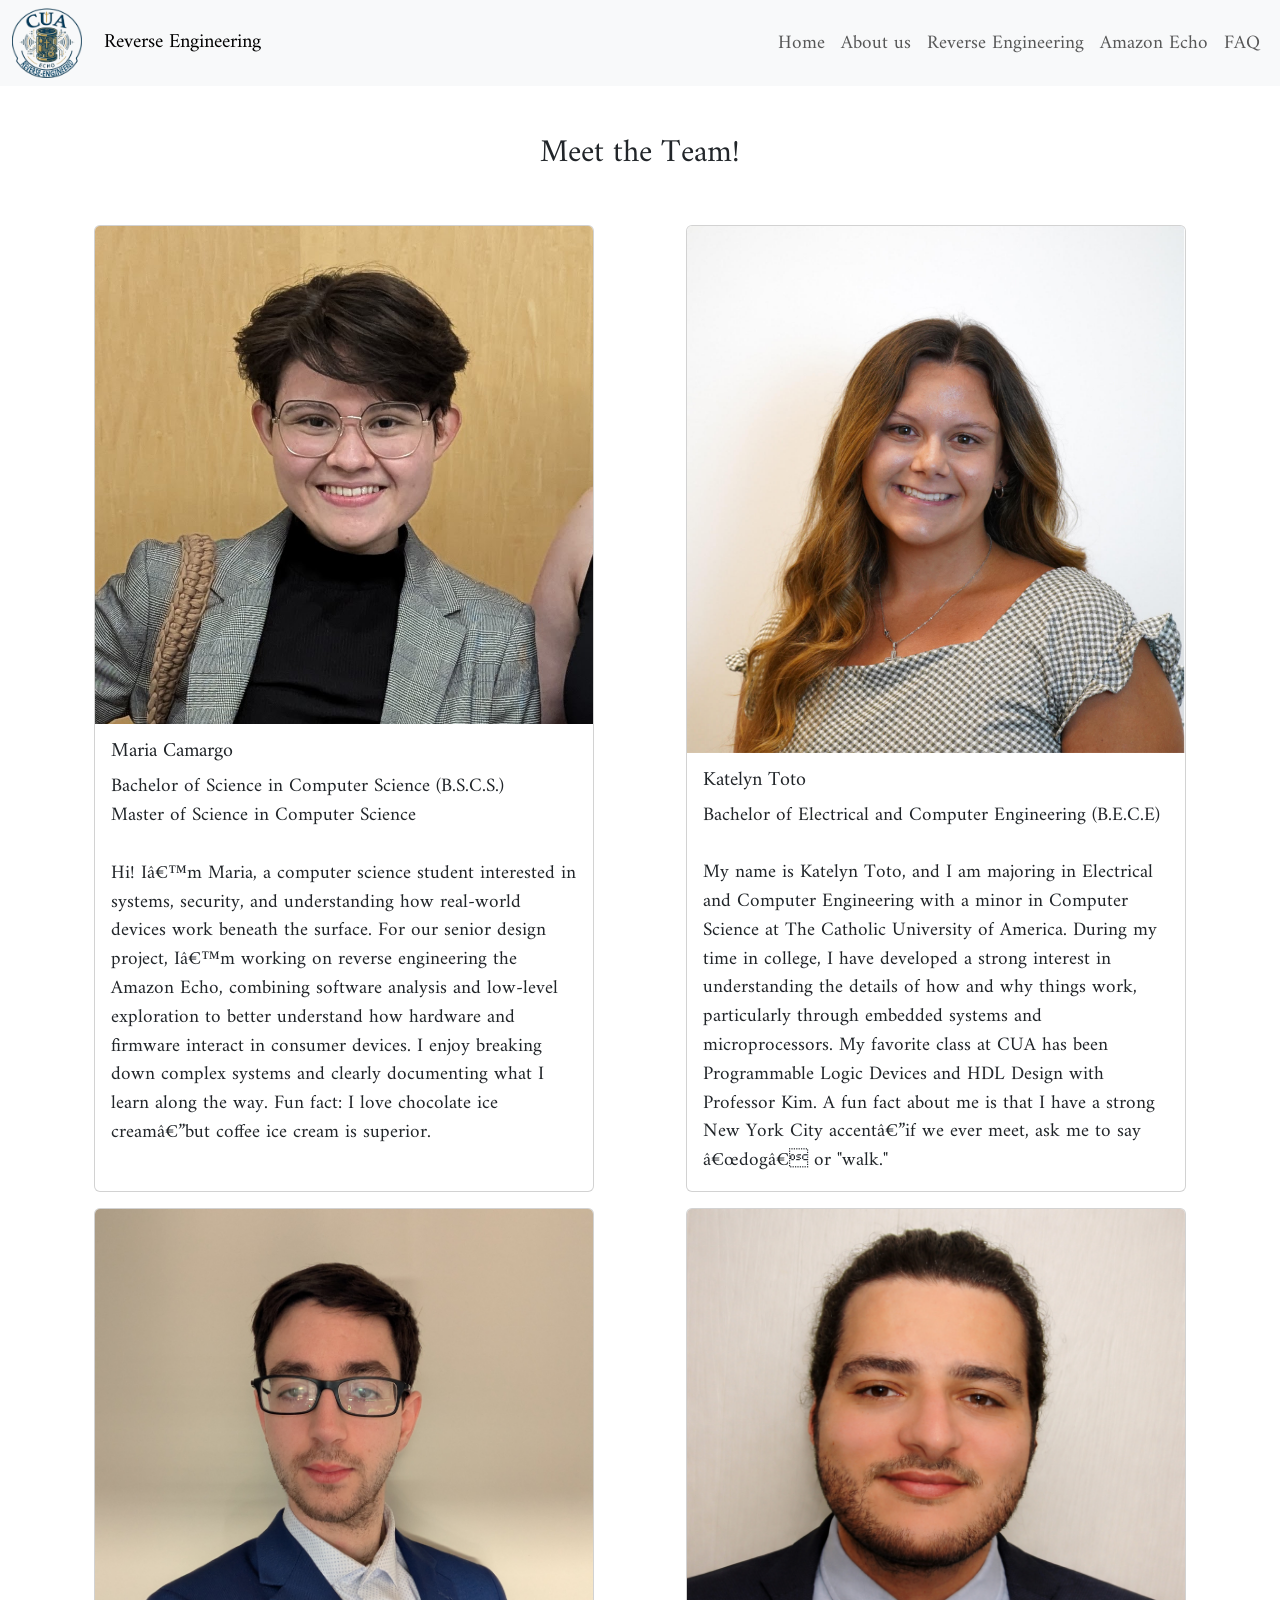
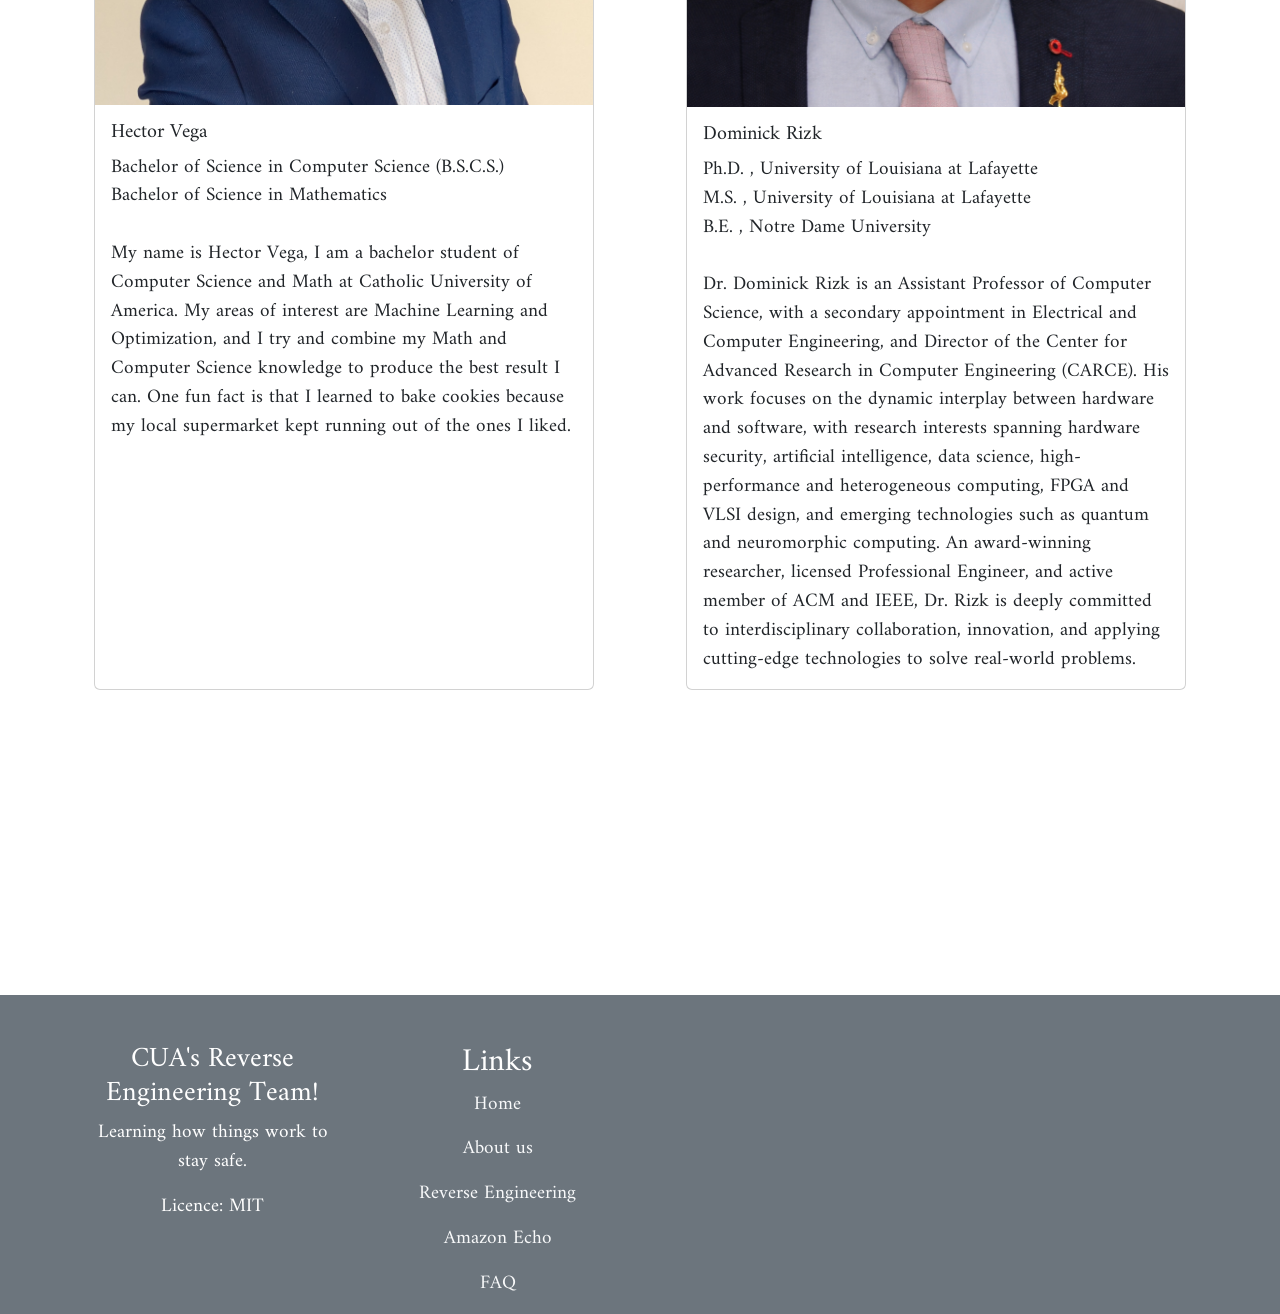
==== commit 471d9346: "update font" ====
--- a/about_us.html
+++ b/about_us.html
@@ -6,6 +6,10 @@
         <script src="https://cdn.jsdelivr.net/npm/@popperjs/core@2.11.8/dist/umd/popper.min.js" integrity="sha384-I7E8VVD/ismYTF4hNIPjVp/Zjvgyol6VFvRkX/vR+Vc4jQkC+hVqc2pM8ODewa9r" crossorigin="anonymous"></script>
         <script src="https://cdn.jsdelivr.net/npm/bootstrap@5.3.8/dist/js/bootstrap.min.js" integrity="sha384-G/EV+4j2dNv+tEPo3++6LCgdCROaejBqfUeNjuKAiuXbjrxilcCdDz6ZAVfHWe1Y" crossorigin="anonymous"></script>
         <meta name="viewport" content="width=device-width, initial-scale=1.0">
+        <link rel="preconnect" href="https://fonts.googleapis.com">
+        <link rel="preconnect" href="https://fonts.gstatic.com" crossorigin>
+        <link href="https://fonts.googleapis.com/css2?family=Amiri:ital,wght@0,400;0,700;1,400;1,700&family=Cookie&display=swap" rel="stylesheet">
+        <link rel="stylesheet" href="styles.css">
     </head>
     <body>
         <nav class="navbar navbar-expand-lg navbar-light bg-light">
--- a/styles.css
+++ b/styles.css
@@ -0,0 +1,30 @@
+/* This is a CSS comment */
+
+body {
+    font-family: "Amiri", serif;
+    font-size: 120%;
+}
+
+.amiri-regular {
+  font-family: "Amiri", serif;
+  font-weight: 400;
+  font-style: normal;
+}
+
+.amiri-bold {
+  font-family: "Amiri", serif;
+  font-weight: 700;
+  font-style: normal;
+}
+
+.amiri-regular-italic {
+  font-family: "Amiri", serif;
+  font-weight: 400;
+  font-style: italic;
+}
+
+.amiri-bold-italic {
+  font-family: "Amiri", serif;
+  font-weight: 700;
+  font-style: italic;
+}
